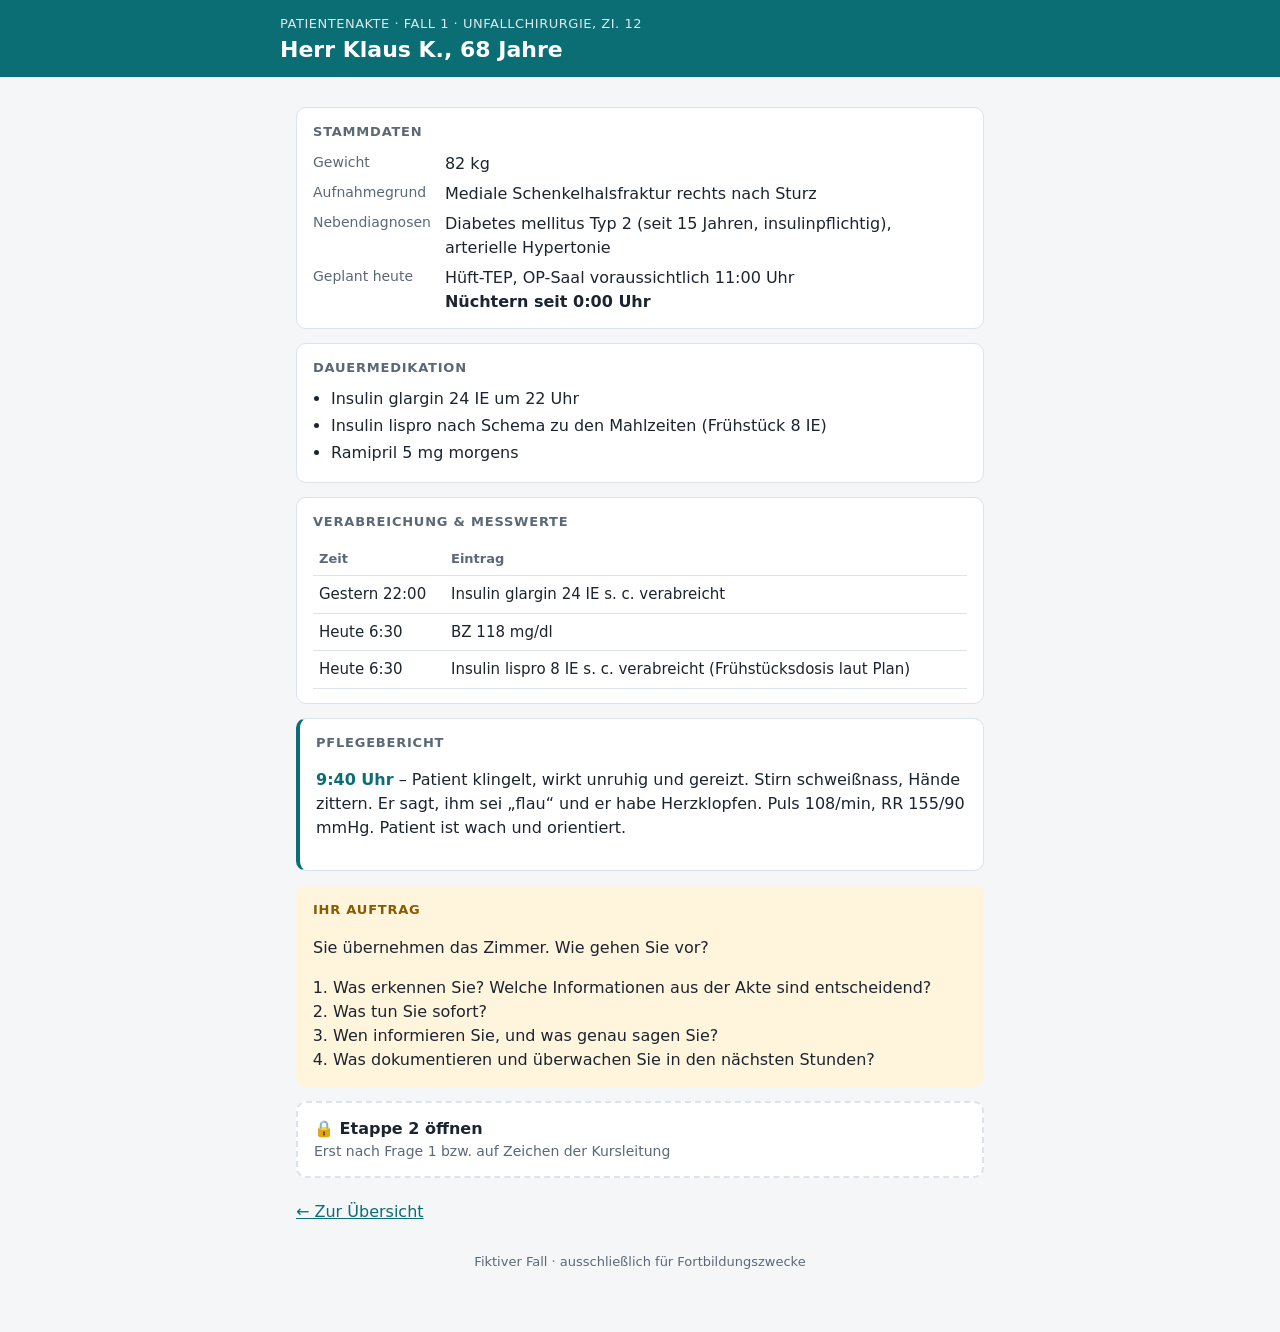
==== fall1.html @ b9ff3fe4 "Fallakten Block 1 und QR-Codes für die Diabetes-Fortbildung Co-Authored-By: Claude Opus 5.5 <noreply" ====
<!doctype html>
<html lang="de">
<head>
<meta charset="utf-8">
<meta name="viewport" content="width=device-width, initial-scale=1">
<title>Fall 1 – Herr K.</title>
<link rel="stylesheet" href="style.css">
</head>
<body>
<header class="akte"><div class="inner">
  <small>Patientenakte · Fall 1 · Unfallchirurgie, Zi. 12</small>
  <h1>Herr Klaus K., 68 Jahre</h1>
</div></header>
<main>
  <div class="card"><h2>Stammdaten</h2>
    <dl class="stamm">
      <dt>Gewicht</dt><dd>82 kg</dd>
      <dt>Aufnahmegrund</dt><dd>Mediale Schenkelhalsfraktur rechts nach Sturz</dd>
      <dt>Nebendiagnosen</dt><dd>Diabetes mellitus Typ 2 (seit 15 Jahren, insulinpflichtig), arterielle Hypertonie</dd>
      <dt>Geplant heute</dt><dd>Hüft-TEP, OP-Saal voraussichtlich 11:00 Uhr<br><b>Nüchtern seit 0:00 Uhr</b></dd>
    </dl>
  </div>

  <div class="card"><h2>Dauermedikation</h2>
    <ul class="med">
      <li>Insulin glargin 24 IE um 22 Uhr</li>
      <li>Insulin lispro nach Schema zu den Mahlzeiten (Frühstück 8 IE)</li>
      <li>Ramipril 5 mg morgens</li>
    </ul>
  </div>

  <div class="card"><h2>Verabreichung &amp; Messwerte</h2>
    <div class="scroll"><table>
      <tr><th>Zeit</th><th>Eintrag</th></tr>
      <tr><td>Gestern 22:00</td><td>Insulin glargin 24 IE s. c. verabreicht</td></tr>
      <tr><td>Heute 6:30</td><td>BZ 118 mg/dl</td></tr>
      <tr><td>Heute 6:30</td><td>Insulin lispro 8 IE s. c. verabreicht (Frühstücksdosis laut Plan)</td></tr>
    </table></div>
  </div>

  <div class="card bericht"><h2>Pflegebericht</h2>
    <p><span class="zeit">9:40 Uhr</span> – Patient klingelt, wirkt unruhig und gereizt. Stirn schweißnass, Hände zittern. Er sagt, ihm sei „flau“ und er habe Herzklopfen. Puls 108/min, RR 155/90 mmHg. Patient ist wach und orientiert.</p>
  </div>

  <div class="card auftrag"><h2>Ihr Auftrag</h2>
    <p>Sie übernehmen das Zimmer. Wie gehen Sie vor?</p>
    <ol>
      <li>Was erkennen Sie? Welche Informationen aus der Akte sind entscheidend?</li>
      <li>Was tun Sie sofort?</li>
      <li>Wen informieren Sie, und was genau sagen Sie?</li>
      <li>Was dokumentieren und überwachen Sie in den nächsten Stunden?</li>
    </ol>
  </div>

  <details class="etappe">
    <summary>Etappe 2 öffnen<span>Erst nach Frage 1 bzw. auf Zeichen der Kursleitung</span></summary>
    <div class="inhalt">
      <p><span class="zeit">9:43 Uhr</span> – Kapillärer Blutzucker:</p>
      <p><span class="wert">52 mg/dl</span></p>
    </div>
  </details>

  <a class="zurueck" href="index.html">← Zur Übersicht</a>
  <p class="hinweis">Fiktiver Fall · ausschließlich für Fortbildungszwecke</p>
</main>
</body>
</html>
---- style.css ----
:root {
  --bg: #f4f6f8;
  --card: #ffffff;
  --ink: #1b2430;
  --muted: #5b6878;
  --line: #dde3ea;
  --accent: #0b6e75;
  --accent-soft: #e3f2f2;
  --warn: #b3261e;
  --warn-soft: #fdecea;
  --note: #8a5a00;
  --note-soft: #fff4dc;
}
@media (prefers-color-scheme: dark) {
  :root {
    --bg: #11161c;
    --card: #1a2129;
    --ink: #e6ebf0;
    --muted: #9aa7b4;
    --line: #2c3540;
    --accent: #4fc1c8;
    --accent-soft: #15302f;
    --warn: #ff8a80;
    --warn-soft: #3a1c1a;
    --note: #f2c46d;
    --note-soft: #33290f;
  }
}
* { box-sizing: border-box; }
body {
  margin: 0;
  background: var(--bg);
  color: var(--ink);
  font: 16px/1.5 system-ui, -apple-system, "Segoe UI", Roboto, sans-serif;
}
main { max-width: 720px; margin: 0 auto; padding: 16px 16px 48px; }

header.akte {
  background: var(--accent);
  color: #fff;
  padding: 14px 16px;
}
@media (prefers-color-scheme: dark) { header.akte { color: #0b1a1b; } }
header.akte .inner { max-width: 720px; margin: 0 auto; }
header.akte small { display: block; opacity: .85; font-size: 13px; letter-spacing: .04em; text-transform: uppercase; }
header.akte h1 { margin: 2px 0 0; font-size: 22px; line-height: 1.25; }

.card {
  background: var(--card);
  border: 1px solid var(--line);
  border-radius: 10px;
  padding: 14px 16px;
  margin: 14px 0;
}
.card h2 {
  margin: 0 0 10px;
  font-size: 13px;
  letter-spacing: .06em;
  text-transform: uppercase;
  color: var(--muted);
}
dl.stamm { display: grid; grid-template-columns: max-content 1fr; gap: 6px 14px; margin: 0; }
dl.stamm dt { color: var(--muted); font-size: 14px; }
dl.stamm dd { margin: 0; }
@media (max-width: 420px) {
  dl.stamm { grid-template-columns: 1fr; gap: 0; }
  dl.stamm dd { margin-bottom: 8px; }
}

table { width: 100%; border-collapse: collapse; font-size: 15px; }
th, td { text-align: left; padding: 7px 6px; border-bottom: 1px solid var(--line); vertical-align: top; }
th { font-size: 13px; color: var(--muted); font-weight: 600; }
.scroll { overflow-x: auto; }
td.hoch { color: var(--warn); font-weight: 700; }

ul.med { margin: 0; padding-left: 18px; }
ul.med li { margin: 3px 0; }

.bericht { border-left: 4px solid var(--accent); }
.zeit { font-weight: 700; color: var(--accent); }
.zitat { font-style: italic; color: var(--muted); }

.auftrag { background: var(--note-soft); border-color: transparent; }
.auftrag h2 { color: var(--note); }
.auftrag ol { margin: 0; padding-left: 20px; }

details.etappe {
  background: var(--card);
  border: 2px dashed var(--line);
  border-radius: 10px;
  margin: 14px 0;
}
details.etappe summary {
  cursor: pointer;
  padding: 14px 16px;
  font-weight: 600;
  list-style: none;
}
details.etappe summary::-webkit-details-marker { display: none; }
details.etappe summary::before { content: "🔒 "; }
details.etappe[open] summary::before { content: "🔓 "; }
details.etappe summary span { display: block; font-weight: 400; font-size: 14px; color: var(--muted); }
details.etappe[open] { border-style: solid; border-color: var(--warn); }
details.etappe .inhalt { padding: 0 16px 14px; }
.wert {
  display: inline-block;
  background: var(--warn-soft);
  color: var(--warn);
  font-weight: 700;
  font-size: 22px;
  padding: 4px 10px;
  border-radius: 8px;
}

a.fall {
  display: block;
  text-decoration: none;
  color: inherit;
  background: var(--card);
  border: 1px solid var(--line);
  border-radius: 10px;
  padding: 14px 16px;
  margin: 12px 0;
}
a.fall:active, a.fall:hover { border-color: var(--accent); }
a.fall b { color: var(--accent); }
a.fall span { display: block; color: var(--muted); font-size: 14px; }

.hinweis { font-size: 13px; color: var(--muted); text-align: center; margin-top: 28px; }
.zurueck { display: inline-block; margin-top: 8px; color: var(--accent); }
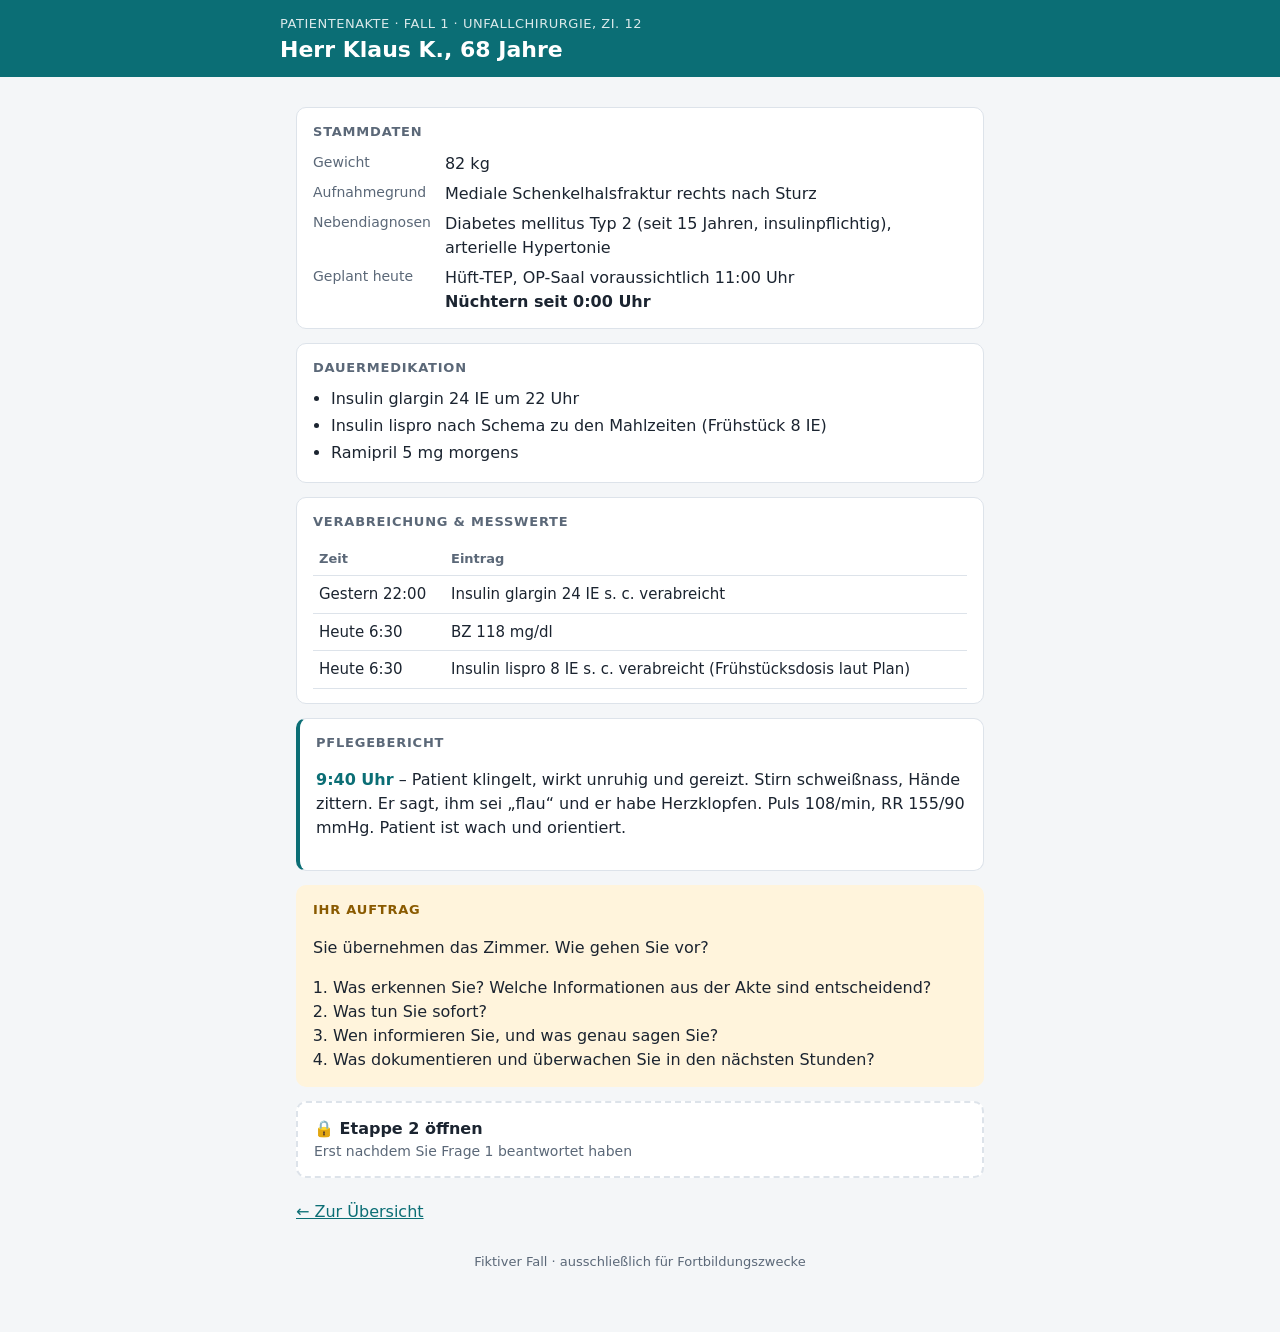
==== commit a7ad96ee: "Fälle für Einzelarbeit, neuer Fall 2, Planspiel für periphere Station - Fall 2: Pneumonie mit pausie" ====
--- a/fall1.html
+++ b/fall1.html
@@ -53,7 +53,7 @@
   </div>
 
   <details class="etappe">
-    <summary>Etappe 2 öffnen<span>Erst nach Frage 1 bzw. auf Zeichen der Kursleitung</span></summary>
+    <summary>Etappe 2 öffnen<span>Erst nachdem Sie Frage 1 beantwortet haben</span></summary>
     <div class="inhalt">
       <p><span class="zeit">9:43 Uhr</span> – Kapillärer Blutzucker:</p>
       <p><span class="wert">52 mg/dl</span></p>
